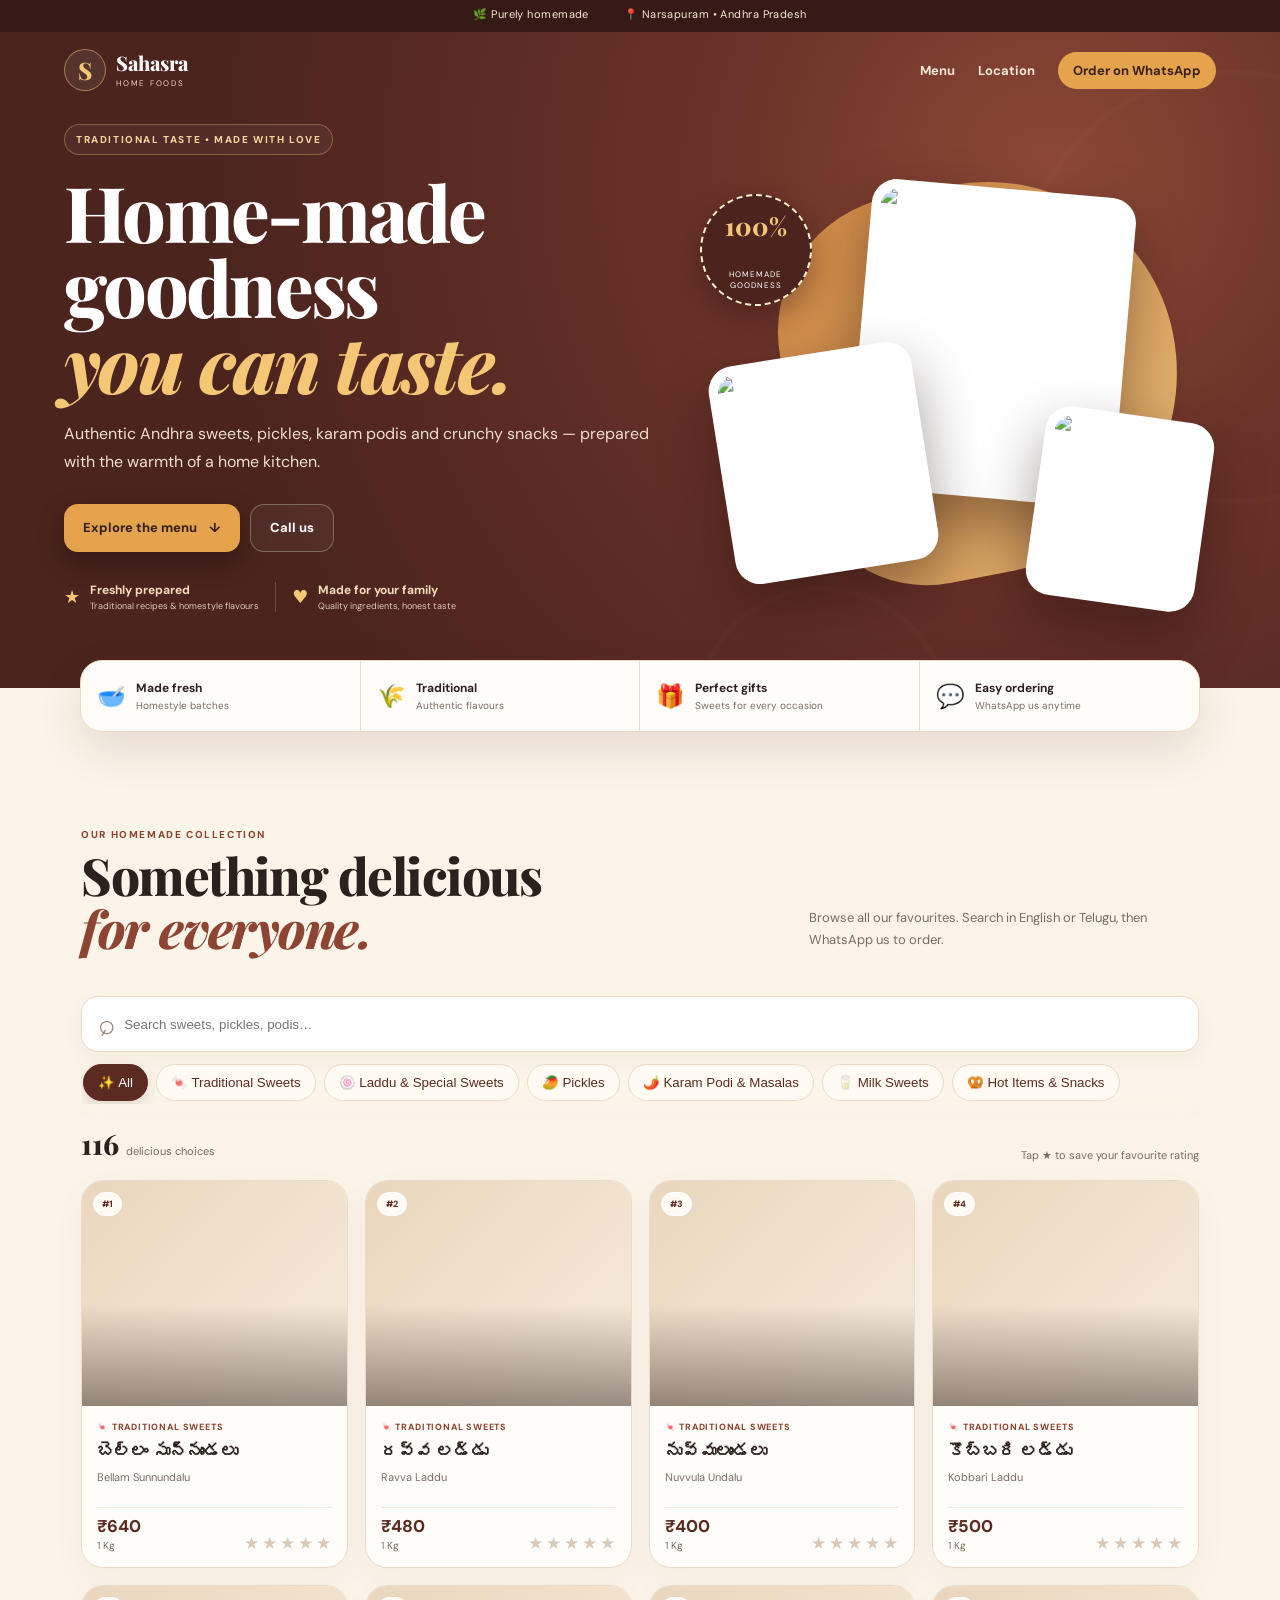
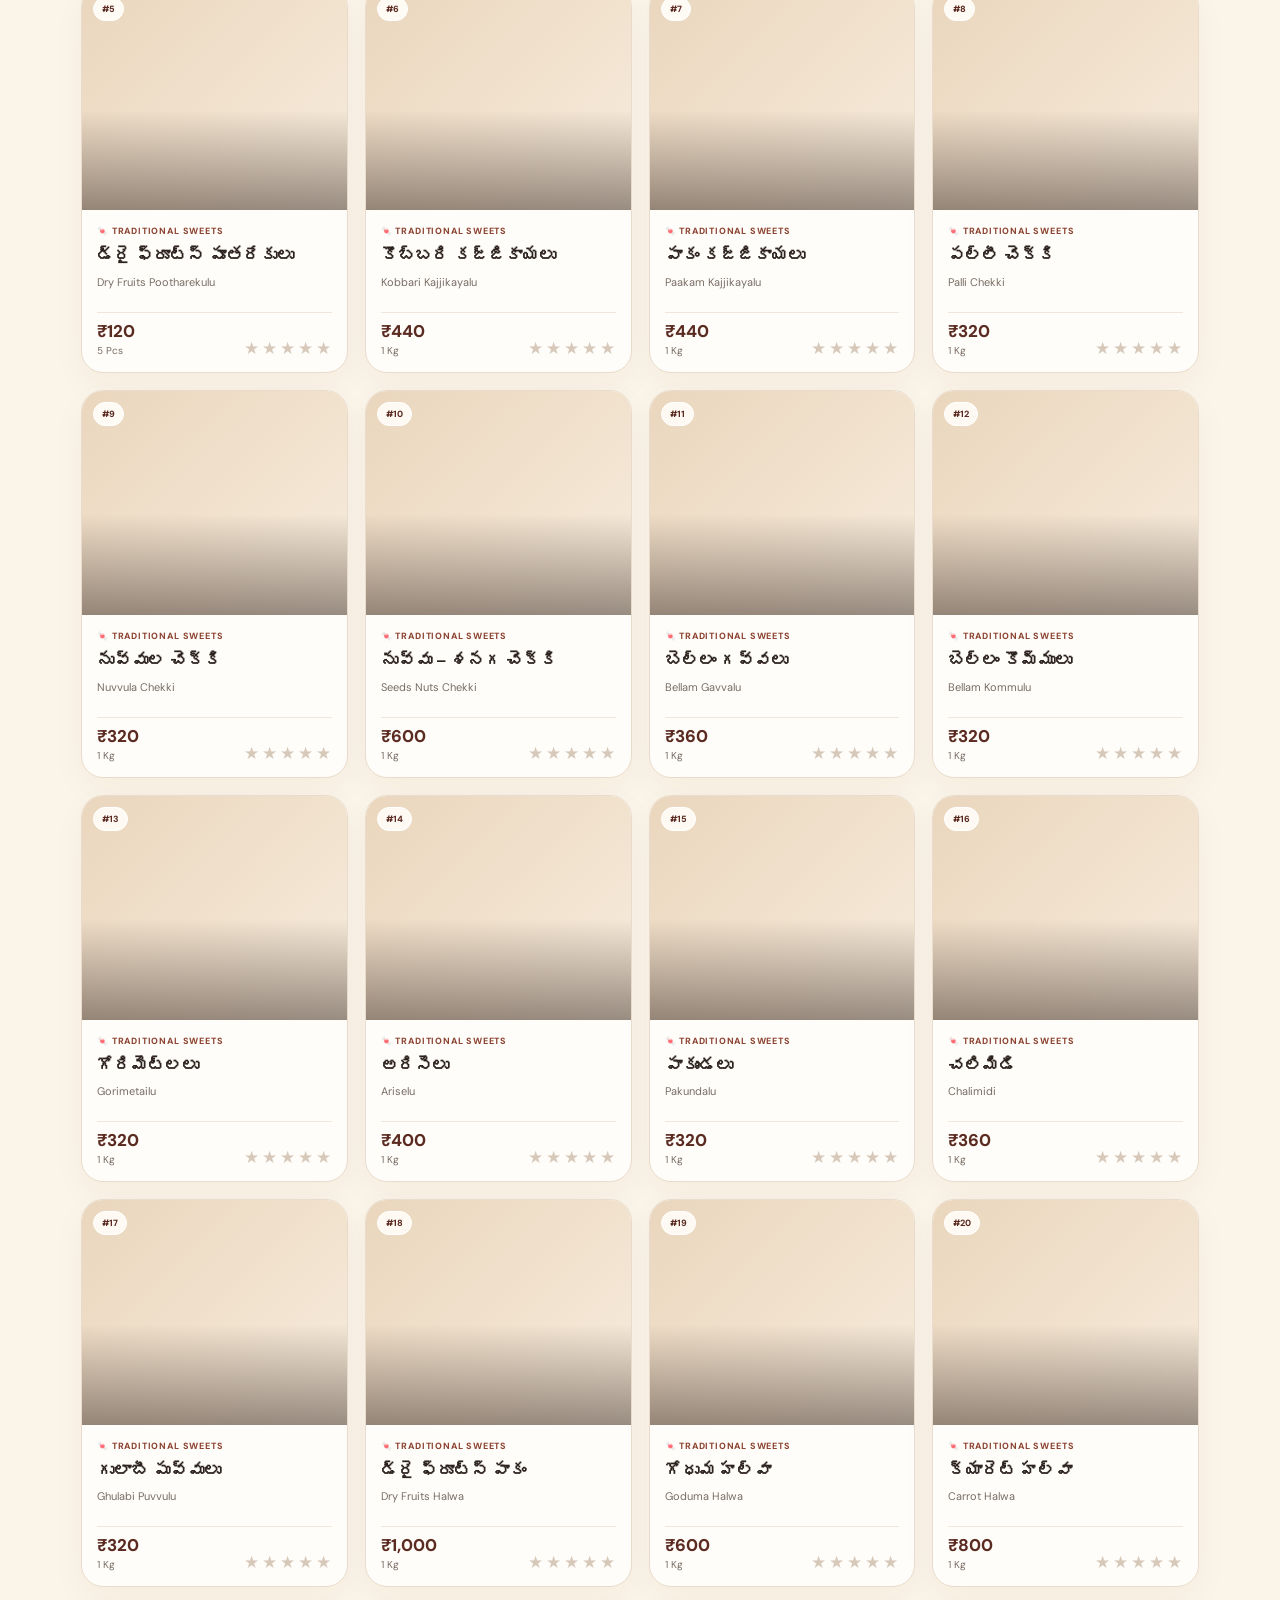
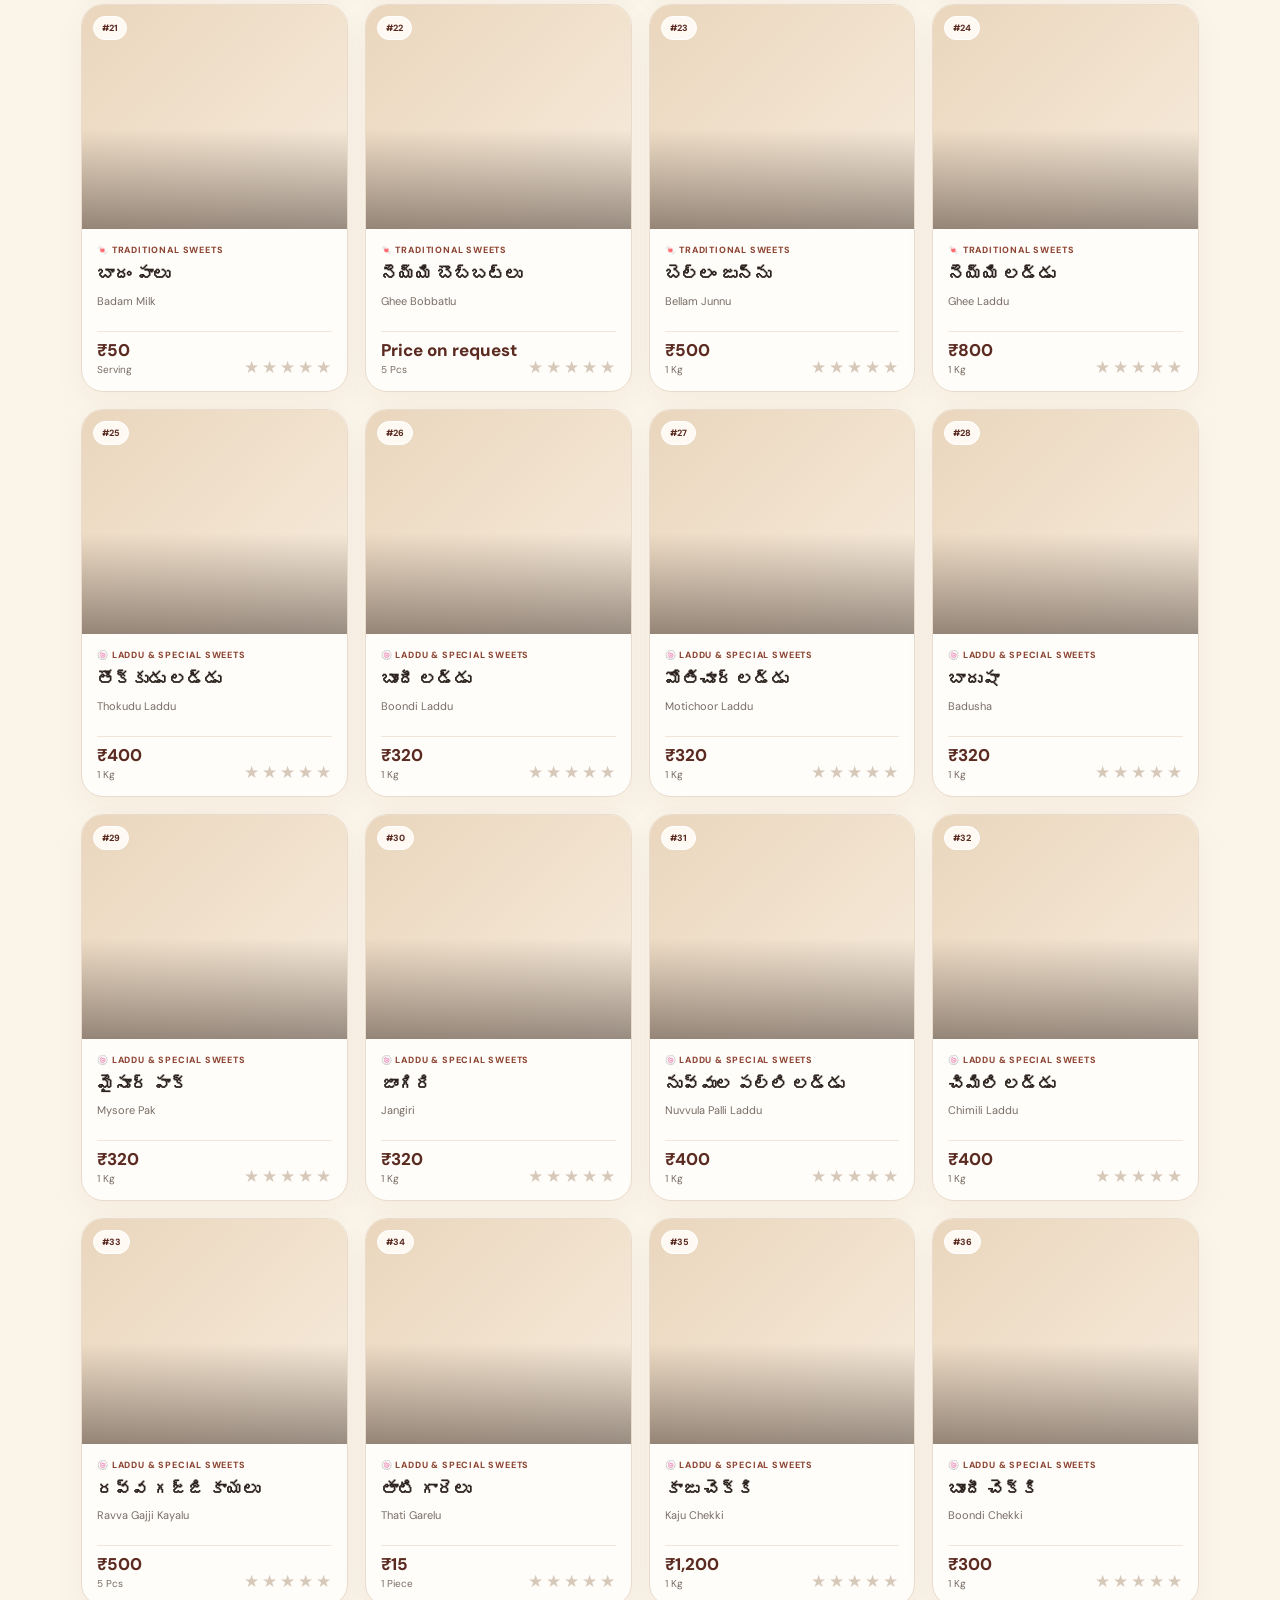
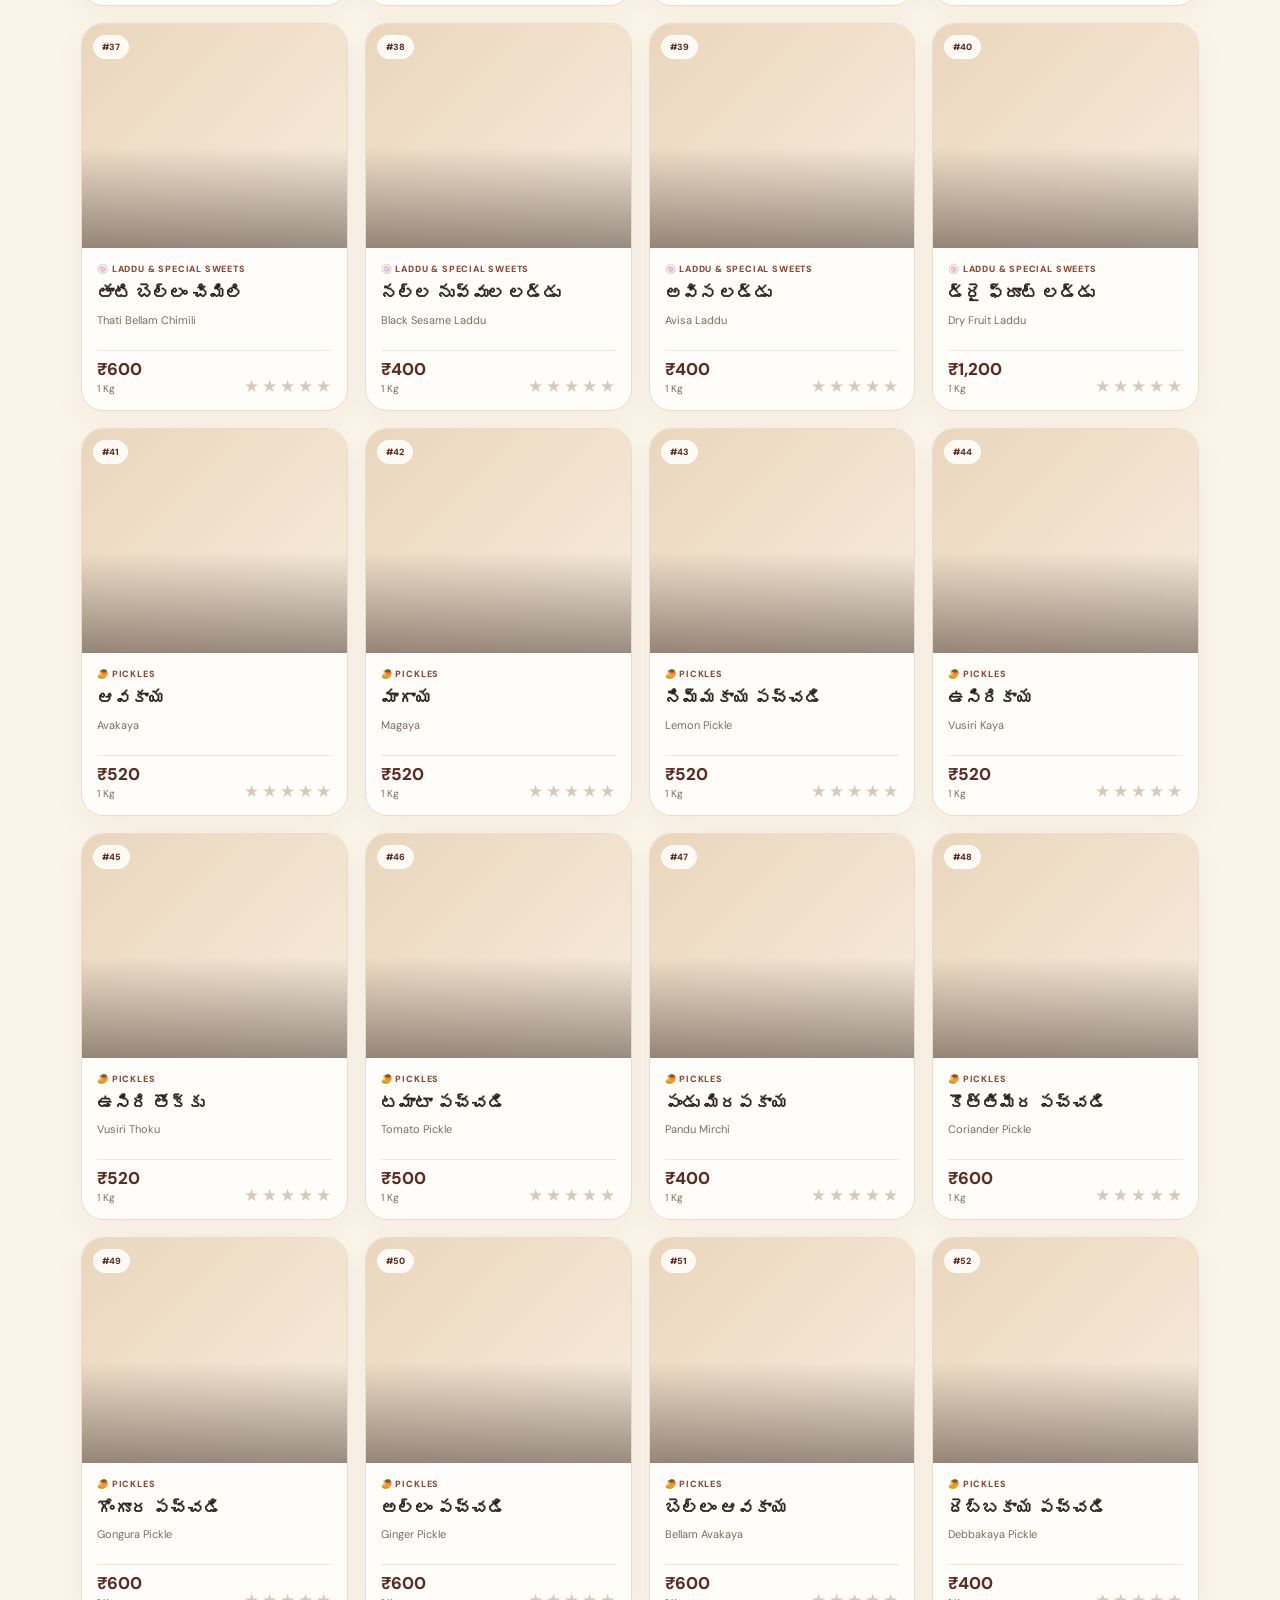
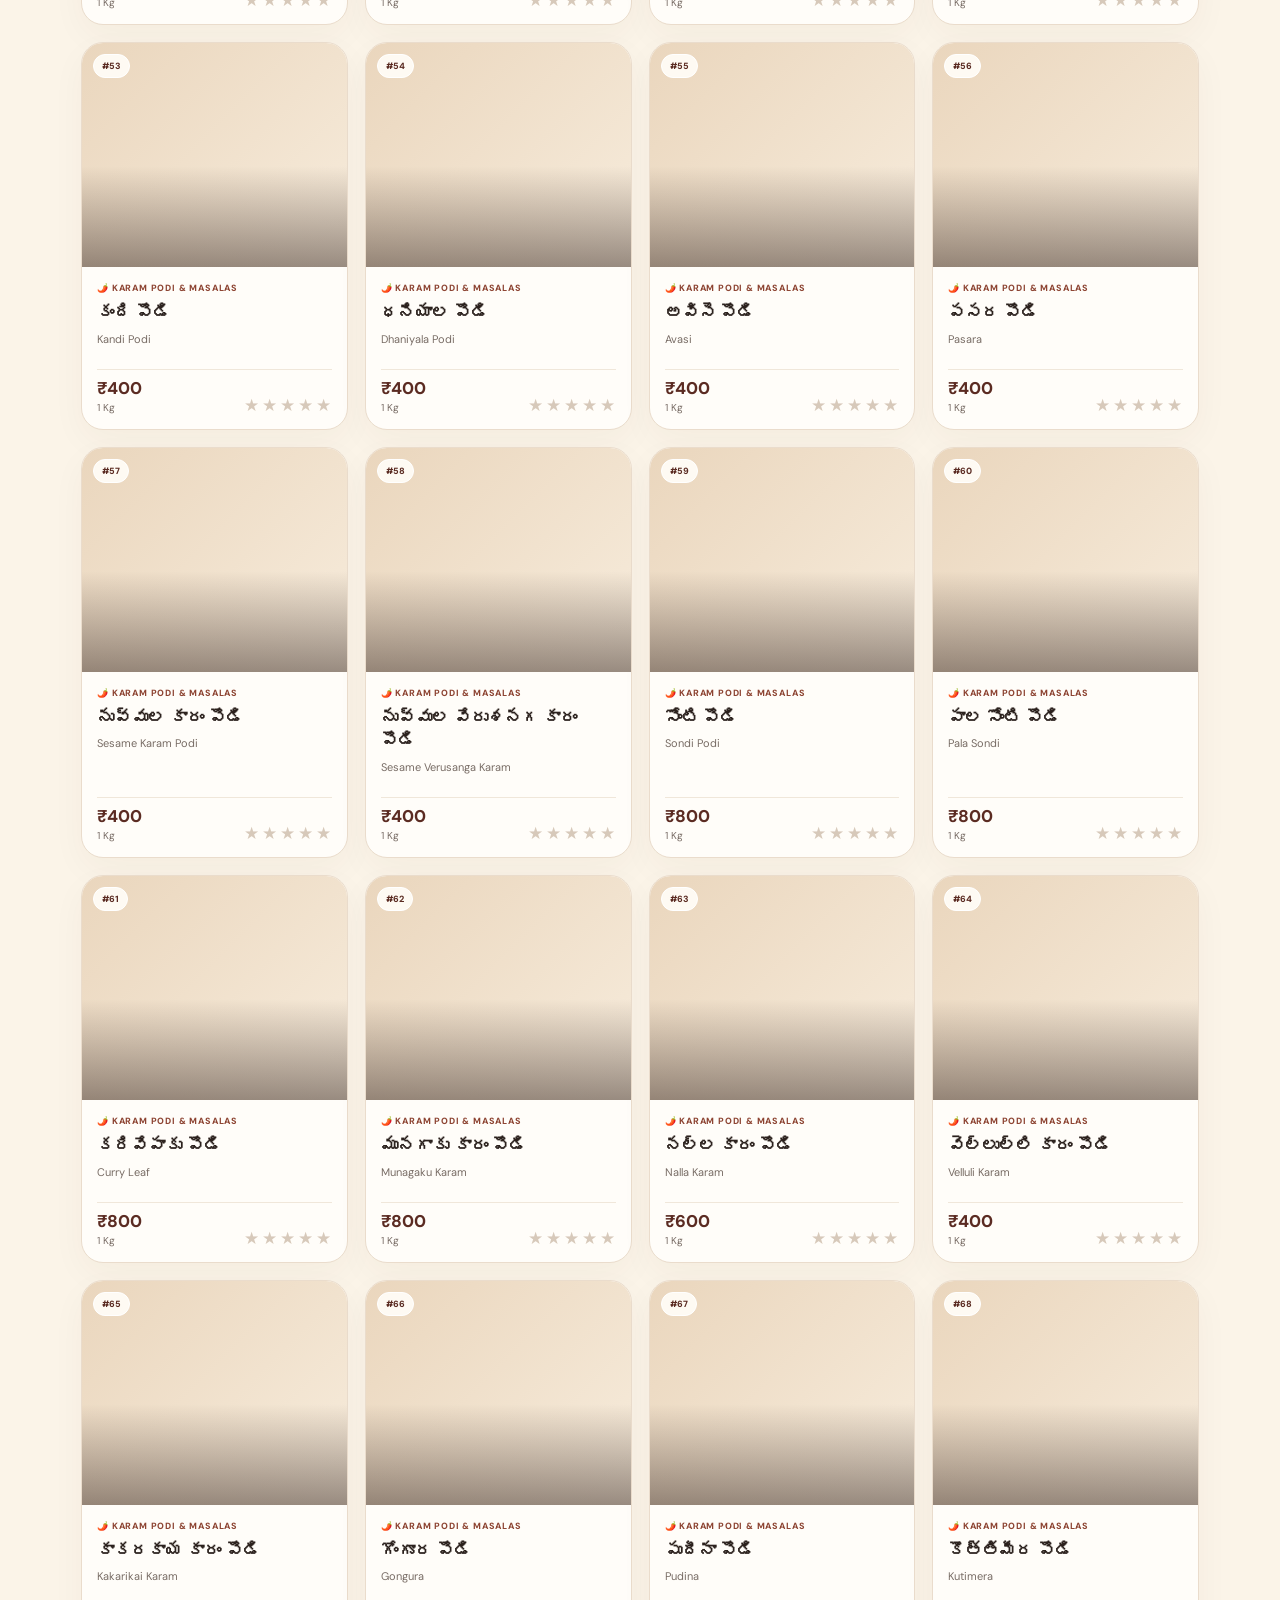
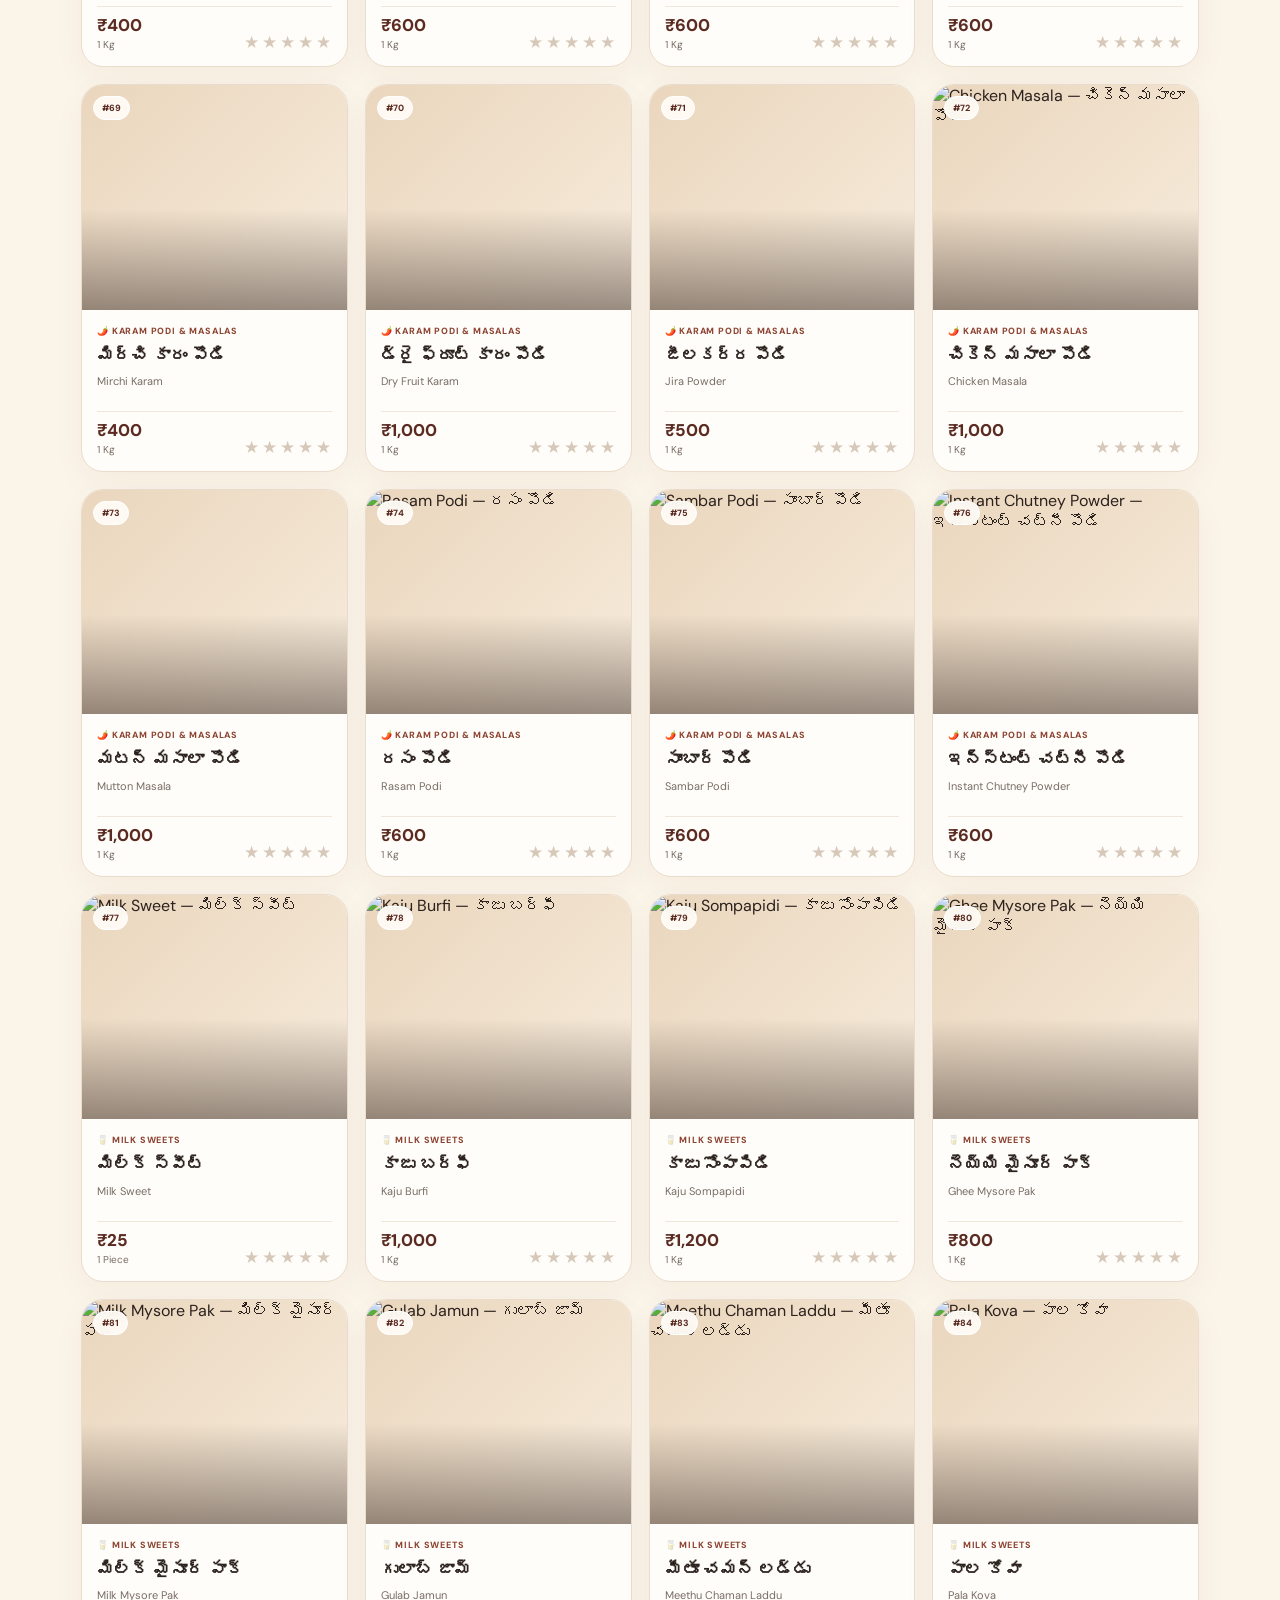
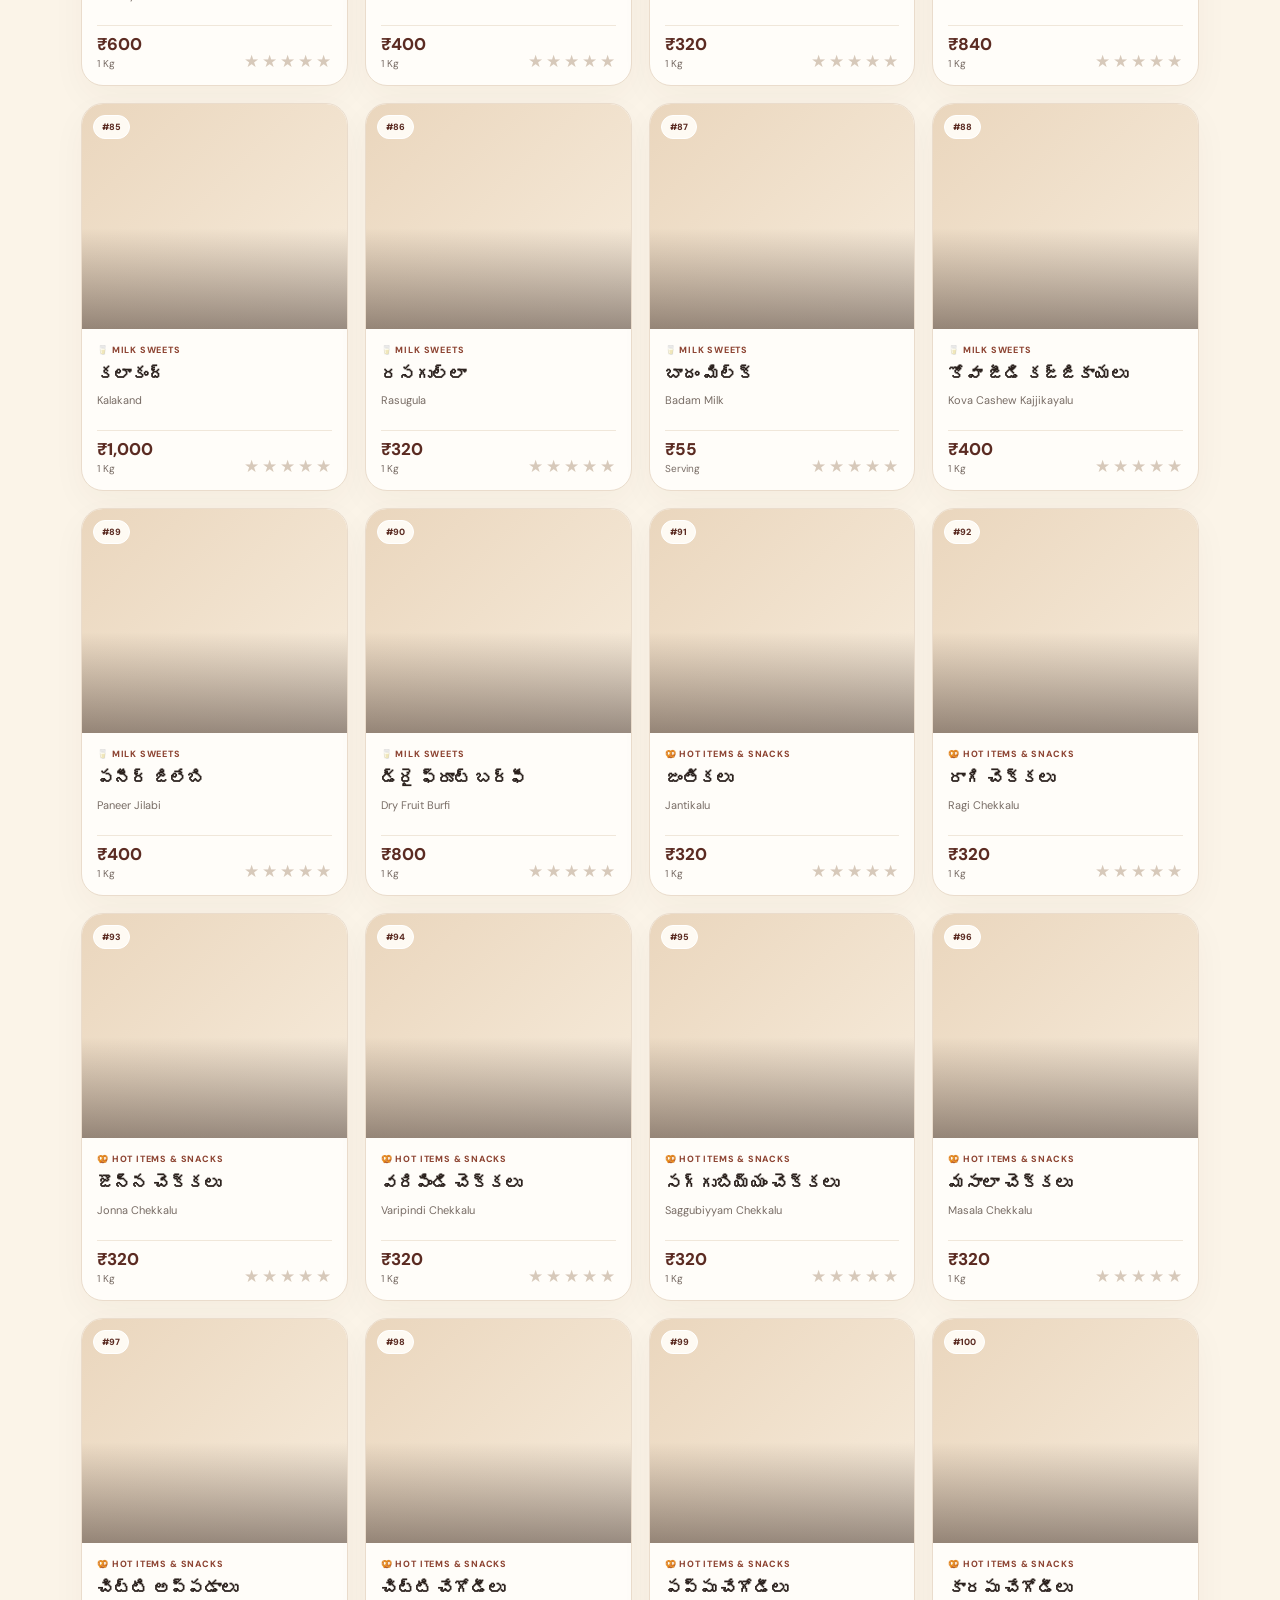
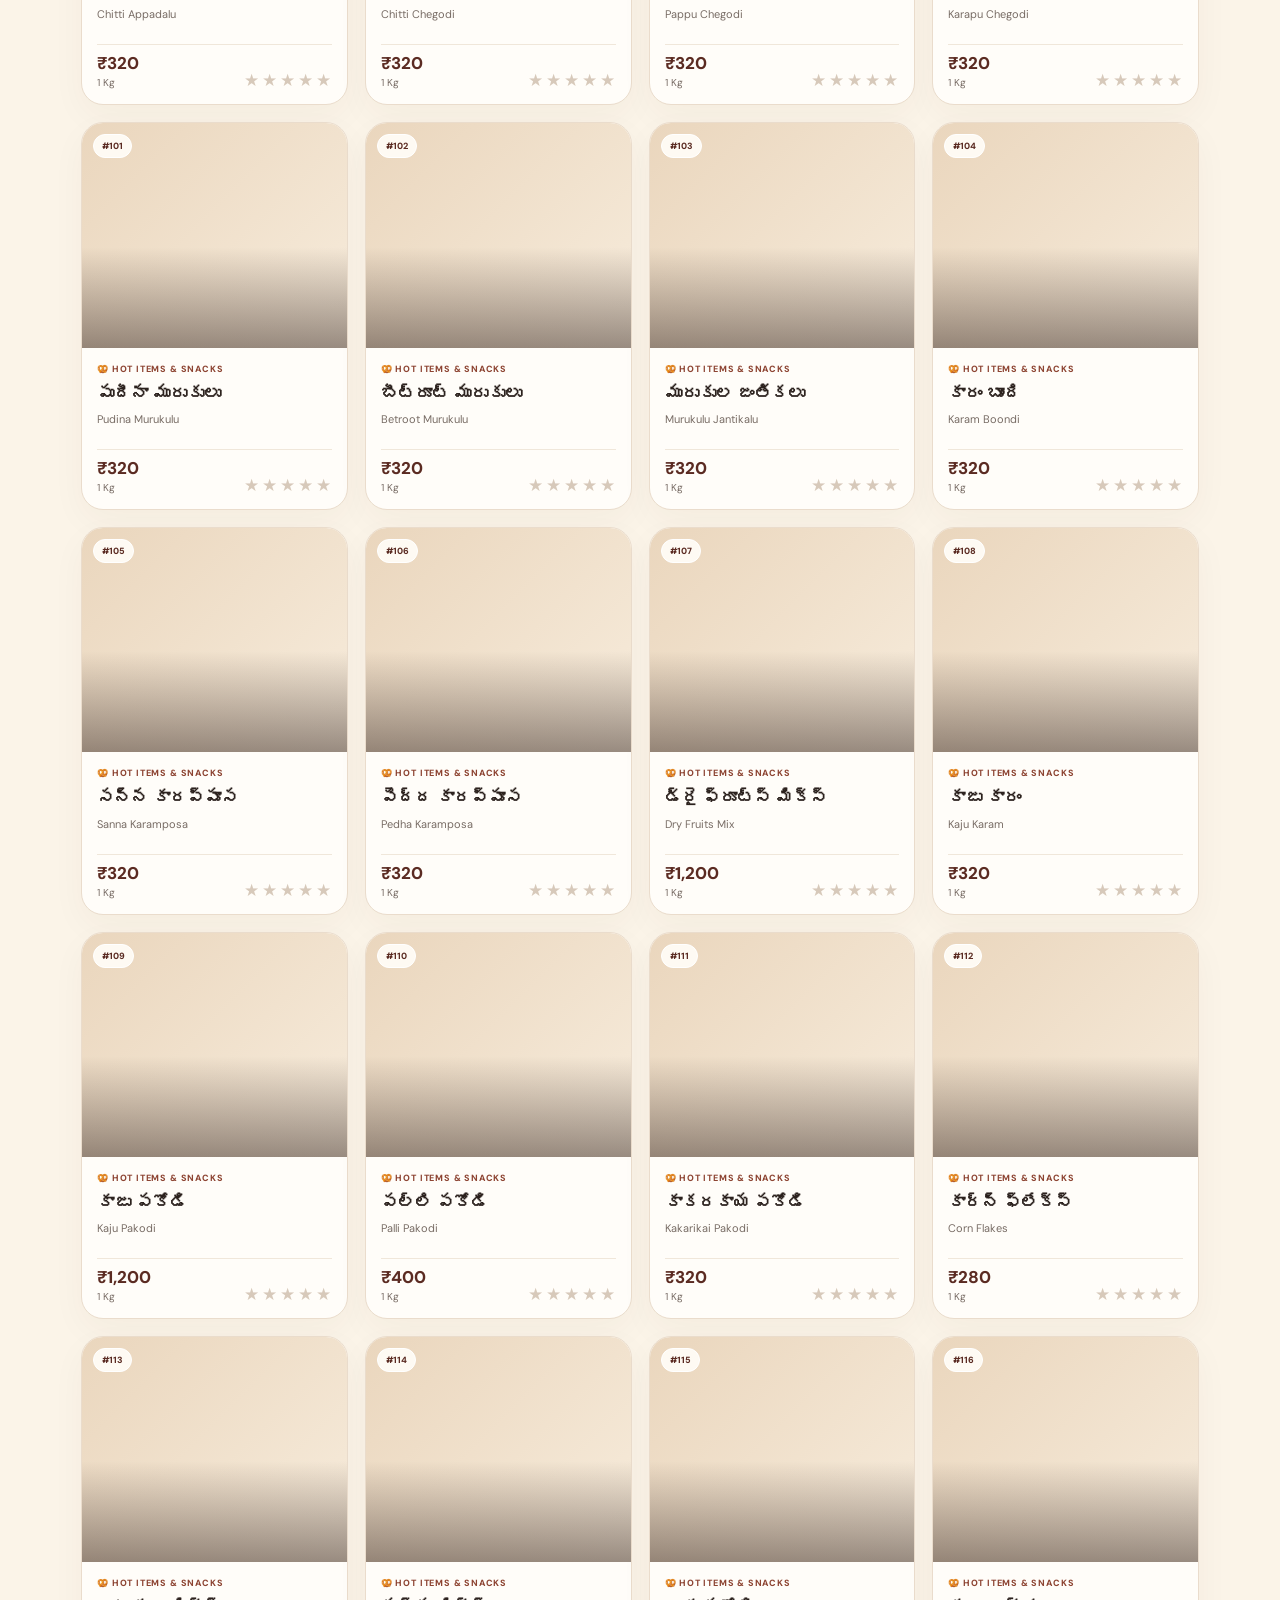
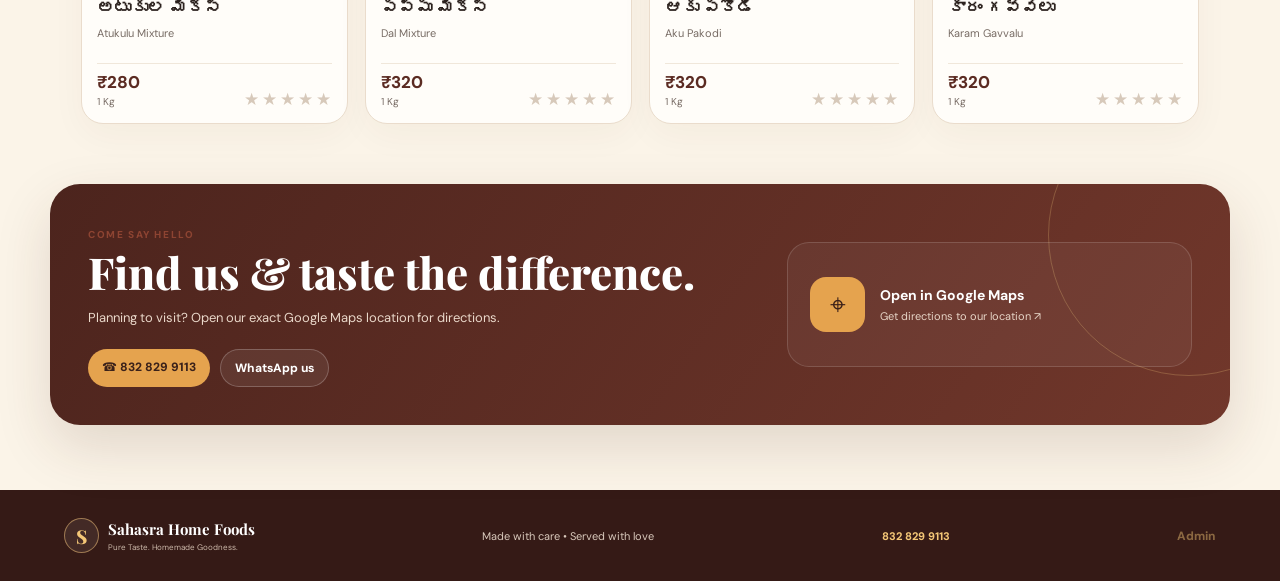
==== index.html @ 109e61b4 "Initial commit - Sahasra Home Foods website" ====
<!doctype html>
<html lang="en">
<head>
<meta charset="utf-8">
<meta name="viewport" content="width=device-width,initial-scale=1,viewport-fit=cover">
<meta name="theme-color" content="#6b2f25">
<meta name="description" content="Sahasra Home Foods — traditional homemade Andhra sweets, pickles, podis and snacks.">
<title>Sahasra Home Foods — Pure Taste. Homemade Goodness.</title>
<link rel="preconnect" href="https://fonts.googleapis.com">
<link rel="preconnect" href="https://fonts.gstatic.com" crossorigin>
<link href="https://fonts.googleapis.com/css2?family=DM+Sans:wght@400;500;600;700;800&family=Playfair+Display:wght@600;700;800&display=swap" rel="stylesheet">
<link rel="stylesheet" href="style.css">
</head>
<body>
<div class="topbar"><div>🌿 Purely homemade</div><div>📍 Narsapuram • Andhra Pradesh</div></div>
<header class="hero">
  <div class="hero-orb orb1"></div><div class="hero-orb orb2"></div>
  <nav class="nav"><a class="brand" href="#top" aria-label="Sahasra Home Foods home"><span class="brand-icon">S</span><span><b>Sahasra</b><small>HOME FOODS</small></span></a><div class="nav-links"><a href="#menu-section">Menu</a><a href="#visit">Location</a><a class="nav-order" href="https://wa.me/918328299113?text=Hi%20Sahasra%20Home%20Foods%2C%20I%20would%20like%20to%20place%20an%20order." target="_blank" rel="noopener">Order on WhatsApp</a></div></nav>
  <div class="hero-grid" id="top">
    <div class="hero-copy">
      <div class="pill">TRADITIONAL TASTE • MADE WITH LOVE</div>
      <h1>Home-made goodness<br><em>you can taste.</em></h1>
      <p>Authentic Andhra sweets, pickles, karam podis and crunchy snacks — prepared with the warmth of a home kitchen.</p>
      <div class="hero-cta"><a class="btn gold" href="#menu-section">Explore the menu <span>↓</span></a><a class="btn light" href="tel:+918328299113">Call us</a></div>
      <div class="trust"><span>★</span><div><b>Freshly prepared</b><small>Traditional recipes & homestyle flavours</small></div><i></i><span>♥</span><div><b>Made for your family</b><small>Quality ingredients, honest taste</small></div></div>
    </div>
    <div class="hero-showcase" aria-hidden="true">
      <div class="blob"></div><div class="hero-card card-a"><img src="https://loremflickr.com/700/700/indian,sweets?lock=401" alt="Traditional Indian sweets"></div>
      <div class="hero-card card-b"><img src="https://loremflickr.com/700/700/pickle,indian?lock=402" alt="Homemade pickle"></div>
      <div class="hero-card card-c"><img src="https://loremflickr.com/700/700/indian,snacks?lock=403" alt="Indian snacks"></div>
      <div class="stamp"><strong>100%</strong><span>HOMEMADE<br>GOODNESS</span></div>
    </div>
  </div>
</header>

<main>
<section class="intro-strip"><div><span class="mini-icon">🥣</span><b>Made fresh</b><small>Homestyle batches</small></div><div><span class="mini-icon">🌾</span><b>Traditional</b><small>Authentic flavours</small></div><div><span class="mini-icon">🎁</span><b>Perfect gifts</b><small>Sweets for every occasion</small></div><div><span class="mini-icon">💬</span><b>Easy ordering</b><small>WhatsApp us anytime</small></div></section>

<section id="menu-section" class="menu-section">
  <div class="section-heading"><div><span class="eyebrow">OUR HOMEMADE COLLECTION</span><h2>Something delicious<br><em>for everyone.</em></h2></div><p>Browse all our favourites. Search in English or Telugu, then WhatsApp us to order.</p></div>
  <div class="toolbar">
    <div class="search-wrap"><span>⌕</span><input id="search" type="search" placeholder="Search sweets, pickles, podis…" autocomplete="off"><button id="clearSearch" class="clear-search" aria-label="Clear search">×</button></div>
    <div id="chips" class="chips" role="tablist" aria-label="Food categories"></div>
  </div>
  <div class="summary"><div><strong id="count">116</strong><span>delicious choices</span></div><div class="hint">Tap ★ to save your favourite rating</div></div>
  <section id="menu" class="grid" aria-live="polite"></section>
  <div id="empty" class="empty hidden"><div>🍽️</div><h3>We couldn't find that</h3><p>Try another name or choose a category above.</p></div>
</section>

<section id="visit" class="visit">
  <div class="visit-copy"><span class="eyebrow">COME SAY HELLO</span><h2>Find us & taste the difference.</h2><p>Planning to visit? Open our exact Google Maps location for directions.</p><div class="contact-row"><a href="tel:+918328299113">☎ 832 829 9113</a><a href="https://wa.me/918328299113?text=Hi%20Sahasra%20Home%20Foods" target="_blank" rel="noopener">WhatsApp us</a></div></div>
  <a class="map-card" href="https://www.google.com/maps/place/suryasankar+oil+and+general+store/@16.439328,81.7063568,19.44z/data=!4m6!3m5!1s0x3a37d9c228e8daf9:0xd82b4fa970523e35!8m2!3d16.4391514!4d81.7071421!16s%2Fg%2F11f5bxnt91" target="_blank" rel="noopener"><div class="map-pattern">⌖</div><div><b>Open in Google Maps</b><span>Get directions to our location ↗</span></div></a>
</section>
</main>
<footer><div class="footer-brand"><span class="brand-icon">S</span><div><b>Sahasra Home Foods</b><small>Pure Taste. Homemade Goodness.</small></div></div><div>Made with care • Served with love</div><a href="tel:+918328299113">832 829 9113</a><a href="admin.html" style="opacity:.45;font-size:12px">Admin</a></footer>
<script src="data.js"></script><script src="app.js"></script>
</body></n</html>
---- style.css ----
:root{--brown:#5b2b22;--brown-deep:#351a16;--rust:#8d4432;--gold:#e5a34e;--gold2:#f4c777;--cream:#fbf4e8;--paper:#fffdf9;--ink:#2b211d;--muted:#786c65;--line:#eadccc;--green:#3f5a43;--shadow:0 18px 45px rgba(65,37,25,.11)}*{box-sizing:border-box}html{scroll-behavior:smooth}body{margin:0;background:var(--cream);color:var(--ink);font-family:"DM Sans",system-ui,sans-serif;overflow-x:hidden}.topbar{min-height:32px;padding:7px max(18px,5vw);background:var(--brown-deep);color:#f8e9d6;display:flex;justify-content:center;gap:35px;font-size:11px;letter-spacing:.04em}.hero{position:relative;overflow:hidden;background:radial-gradient(circle at 82% 22%,#8c4936 0,#6b3329 27%,#4b241e 72%);color:#fff;padding:0 max(18px,5vw) 60px}.hero-orb{position:absolute;border-radius:50%;filter:blur(2px);opacity:.14;border:1px solid #f8d89e}.orb1{width:430px;height:430px;right:-170px;top:40px}.orb2{width:250px;height:250px;right:26%;bottom:-150px}.nav{height:76px;max-width:1220px;margin:auto;display:flex;align-items:center;justify-content:space-between;position:relative;z-index:2}.brand{display:flex;align-items:center;gap:10px;color:#fff;text-decoration:none}.brand-icon{width:42px;height:42px;border:1px solid #f1c27b88;background:#ffffff12;border-radius:50%;display:grid;place-items:center;font:800 24px "Playfair Display";color:var(--gold2)}.brand b{display:block;font:800 20px "Playfair Display";line-height:1}.brand small{display:block;font-size:8px;letter-spacing:.22em;margin-top:5px;color:#eed7ba}.nav-links{display:flex;align-items:center;gap:23px}.nav-links a{color:#f7e8d7;text-decoration:none;font-size:13px;font-weight:700}.nav-order{background:var(--gold);color:#3b2019!important;padding:10px 15px;border-radius:999px}.hero-grid{max-width:1220px;margin:auto;display:grid;grid-template-columns:1.05fr .95fr;gap:20px;align-items:center;min-height:520px;position:relative;z-index:1}.pill,.eyebrow{display:inline-block;font-size:10px;letter-spacing:.16em;font-weight:800}.pill{padding:8px 11px;border:1px solid #f0c57f55;border-radius:999px;color:#f6d49e;background:#ffffff0b}.hero h1{font:800 clamp(43px,6vw,78px)/.98 "Playfair Display",serif;margin:19px 0 20px;letter-spacing:-.035em}.hero h1 em,.section-heading em{font-style:italic;color:var(--gold2)}.hero-copy>p{max-width:600px;font-size:16px;line-height:1.75;color:#f2dfce;margin:0}.hero-cta{display:flex;gap:10px;margin-top:28px;flex-wrap:wrap}.btn{display:inline-flex;align-items:center;justify-content:center;gap:12px;min-height:48px;padding:12px 19px;border-radius:14px;text-decoration:none;font-weight:800;font-size:13px;transition:.25s ease}.btn:hover{transform:translateY(-2px)}.btn.gold{background:var(--gold);color:#382019;box-shadow:0 10px 25px #160b0870}.btn.light{color:#fff;border:1px solid #ffffff45;background:#ffffff0b}.trust{display:flex;align-items:center;gap:10px;margin-top:30px;color:#f8ddba}.trust>span{font-size:18px;color:var(--gold2)}.trust b,.trust small{display:block}.trust b{font-size:12px}.trust small{font-size:9px;color:#dfc8b6;margin-top:2px}.trust i{width:1px;height:30px;background:#ffffff30;margin:0 6px}.hero-showcase{height:520px;position:relative}.blob{position:absolute;width:390px;height:390px;border-radius:42% 58% 62% 38%;background:linear-gradient(135deg,#d98e45,#f1c57d);right:7%;top:75px;transform:rotate(-11deg);opacity:.9}.hero-card{position:absolute;background:#fff;padding:9px;border-radius:25px;box-shadow:0 25px 55px #1c0b0860}.hero-card img{display:block;width:100%;height:100%;object-fit:cover;border-radius:18px}.card-a{width:265px;height:310px;right:17%;top:80px;transform:rotate(5deg);z-index:2}.card-b{width:205px;height:220px;left:8%;top:245px;transform:rotate(-9deg);z-index:3}.card-c{width:170px;height:190px;right:2%;bottom:24px;transform:rotate(8deg);z-index:4}.stamp{position:absolute;left:4%;top:86px;width:112px;height:112px;border:2px dashed #fff4d0;border-radius:50%;background:#4d241d;display:grid;place-items:center;text-align:center;z-index:5;box-shadow:0 12px 30px #2b120e66}.stamp strong{font:800 25px "Playfair Display";color:var(--gold2);display:block}.stamp span{font-size:8px;line-height:1.35;letter-spacing:.12em}.intro-strip{max-width:1120px;margin:-28px auto 0;position:relative;z-index:10;background:var(--paper);border:1px solid #eadbc8;border-radius:22px;box-shadow:var(--shadow);display:grid;grid-template-columns:repeat(4,1fr);overflow:hidden}.intro-strip>div{padding:19px 16px;display:grid;grid-template-columns:auto 1fr;column-gap:10px;align-items:center;border-right:1px solid var(--line)}.intro-strip>div:last-child{border-right:0}.mini-icon{grid-row:span 2;font-size:23px}.intro-strip b{font-size:12px}.intro-strip small{font-size:10px;color:var(--muted);margin-top:3px}.menu-section{max-width:1220px;margin:auto;padding:90px max(18px,4vw) 60px}.section-heading{display:flex;justify-content:space-between;gap:30px;align-items:end;margin-bottom:30px}.eyebrow{color:var(--rust);margin-bottom:8px}.section-heading h2{font:800 clamp(34px,4vw,54px)/1.03 "Playfair Display";margin:0;letter-spacing:-.03em}.section-heading em{color:var(--rust)}.section-heading>p{max-width:390px;color:var(--muted);font-size:13px;line-height:1.7;margin:0 0 3px}.toolbar{position:sticky;top:0;z-index:20;padding:12px 0 14px;background:linear-gradient(var(--cream) 75%,transparent);backdrop-filter:blur(10px)}.search-wrap{height:56px;background:#fff;border:1px solid var(--line);border-radius:17px;display:flex;align-items:center;padding:0 15px;box-shadow:0 8px 22px #4c2a1c0b}.search-wrap>span{font-size:29px;color:#917e73;transform:rotate(-15deg);margin-right:8px}.search-wrap input{border:0;outline:0;width:100%;font:600 14px inherit;background:transparent;color:var(--ink);min-width:0}.clear-search{border:0;background:#f5eadb;width:30px;height:30px;border-radius:50%;font-size:20px;color:#7b6c62;cursor:pointer;display:none}.chips{display:flex;gap:8px;overflow-x:auto;padding:12px 2px 3px;scrollbar-width:none}.chips::-webkit-scrollbar{display:none}.chip{white-space:nowrap;border:1px solid var(--line);background:#fffaf2;color:var(--brown);border-radius:999px;padding:10px 14px;font:800 11px inherit;cursor:pointer;transition:.2s}.chip:hover{border-color:#cfae83}.chip.active{background:var(--brown);border-color:var(--brown);color:#fff;box-shadow:0 6px 14px #5b2b2225}.summary{display:flex;justify-content:space-between;align-items:end;gap:15px;margin:7px 0 18px}.summary>div:first-child{display:flex;align-items:baseline;gap:7px}.summary strong{font:800 28px "Playfair Display"}.summary span,.hint{font-size:11px;color:var(--muted)}.grid{display:grid;grid-template-columns:repeat(4,minmax(0,1fr));gap:17px}.card{min-width:0;background:var(--paper);border:1px solid var(--line);border-radius:22px;overflow:hidden;box-shadow:0 12px 35px #4b2a1c0a;display:flex;flex-direction:column;transition:transform .25s ease,box-shadow .25s ease,border-color .25s ease}.card:hover{transform:translateY(-5px);box-shadow:0 20px 42px #4b2a1c18;border-color:#dec4a5}.photo-wrap{position:relative;aspect-ratio:1.18;overflow:hidden;background:linear-gradient(135deg,#ead6bd,#f7ecdc)}.photo{width:100%;height:100%;object-fit:cover;display:block;transition:transform .45s ease}.card:hover .photo{transform:scale(1.045)}.photo-shade{position:absolute;inset:auto 0 0;height:45%;background:linear-gradient(transparent,#20100b70);pointer-events:none}.number{position:absolute;left:11px;top:11px;background:#fffdf8e8;color:var(--brown);border:1px solid #fff;border-radius:999px;padding:5px 8px;font-size:9px;font-weight:800;backdrop-filter:blur(4px)}.card-body{padding:15px;display:flex;flex-direction:column;gap:7px;min-width:0;flex:1}.tag{font-size:9px;font-weight:800;text-transform:uppercase;letter-spacing:.09em;color:var(--rust);min-height:12px}.name-te{font-family:"Noto Sans Telugu","Nirmala UI",sans-serif;font-size:17px;font-weight:800;line-height:1.38;overflow-wrap:anywhere}.name-en{font-size:11px;color:var(--muted);line-height:1.35;min-height:30px;overflow-wrap:anywhere}.bottom{margin-top:auto;display:flex;justify-content:space-between;gap:8px;align-items:end;padding-top:7px;border-top:1px solid #f0e7da}.price{font-weight:800;color:var(--brown);font-size:17px}.unit{font-size:10px;color:var(--muted);margin-top:2px}.rating{display:flex;align-items:center;gap:1px}.star{border:0;background:none;padding:0 1px;cursor:pointer;font-size:17px;line-height:1;color:#d7c9ba}.star.on{color:#dc922f}.empty{text-align:center;padding:65px 10px;color:var(--muted)}.empty div{font-size:42px}.empty h3{font:800 25px "Playfair Display";color:var(--brown);margin:10px 0 5px}.hidden{display:none!important}.visit{max-width:1180px;margin:0 auto 65px;padding:38px;display:grid;grid-template-columns:1.25fr .75fr;gap:25px;align-items:center;border-radius:30px;background:linear-gradient(125deg,#4c241d,#71372b);color:#fff;box-shadow:0 22px 55px #4c261c25;position:relative;overflow:hidden}.visit:after{content:"";position:absolute;width:280px;height:280px;border:1px solid #eac27a44;border-radius:50%;right:-100px;top:-90px}.visit h2{font:800 clamp(30px,4vw,44px)/1.05 "Playfair Display";margin:0 0 10px}.visit p{color:#ead8ca;font-size:13px;line-height:1.6;max-width:550px}.contact-row{display:flex;gap:10px;flex-wrap:wrap;margin-top:20px}.contact-row a{color:#3a211a;background:var(--gold);padding:10px 14px;border-radius:999px;text-decoration:none;font-size:12px;font-weight:800}.contact-row a+ a{background:#ffffff12;color:#fff;border:1px solid #ffffff38}.map-card{position:relative;z-index:2;text-decoration:none;color:#fff;background:#ffffff0c;border:1px solid #ffffff25;border-radius:22px;padding:22px;display:flex;gap:15px;align-items:center;min-height:125px;transition:.2s}.map-card:hover{background:#ffffff15;transform:translateY(-2px)}.map-pattern{width:55px;height:55px;border-radius:16px;display:grid;place-items:center;background:var(--gold);color:#3b2019;font-size:28px}.map-card b,.map-card span{display:block}.map-card b{font-size:14px}.map-card span{font-size:11px;color:#e7d5c7;margin-top:5px}footer{padding:28px max(18px,5vw);background:var(--brown-deep);color:#d9c9bc;display:flex;align-items:center;justify-content:space-between;gap:20px;flex-wrap:wrap;font-size:11px}footer a{color:var(--gold2);text-decoration:none;font-weight:800}.footer-brand{display:flex;align-items:center;gap:9px;color:#fff}.footer-brand .brand-icon{width:35px;height:35px;font-size:19px}.footer-brand b,.footer-brand small{display:block}.footer-brand b{font:700 15px "Playfair Display"}.footer-brand small{font-size:8px;color:#cdb9aa;margin-top:3px}@media(max-width:1050px){.grid{grid-template-columns:repeat(3,minmax(0,1fr))}.hero-grid{grid-template-columns:1fr .9fr}.card-a{right:8%}}@media(max-width:800px){.topbar{justify-content:space-between;gap:10px}.nav-links a:not(.nav-order){display:none}.nav-order{font-size:11px!important;padding:9px 12px}.hero-grid{grid-template-columns:1fr;min-height:0;padding-top:35px}.hero-copy{max-width:680px}.hero-showcase{height:400px;margin-top:10px}.blob{width:300px;height:300px;right:13%;top:40px}.card-a{width:205px;height:250px;right:18%;top:30px}.card-b{width:155px;height:175px;left:8%;top:180px}.card-c{width:135px;height:150px;right:4%;bottom:5px}.stamp{width:92px;height:92px;left:7%;top:55px}.stamp strong{font-size:21px}.intro-strip{margin:0 14px;border-radius:18px;grid-template-columns:repeat(2,1fr)}.intro-strip>div:nth-child(2){border-right:0}.intro-strip>div:nth-child(-n+2){border-bottom:1px solid var(--line)}.menu-section{padding-top:65px}.section-heading{display:block}.section-heading>p{margin-top:15px}.grid{grid-template-columns:repeat(2,minmax(0,1fr));gap:12px}.visit{margin:0 14px 45px;padding:28px;grid-template-columns:1fr}.map-card{min-height:105px}}@media(max-width:520px){.topbar{font-size:9px}.topbar div:last-child{display:none}.nav{height:67px}.brand b{font-size:18px}.hero{padding-bottom:35px}.hero h1{font-size:43px}.hero-copy>p{font-size:14px;line-height:1.65}.hero-cta{margin-top:22px}.hero-cta .btn{flex:1}.trust{gap:7px}.trust i{margin:0 1px}.trust small{font-size:8px}.hero-showcase{height:330px}.blob{width:255px;height:255px;right:8%;top:25px}.card-a{width:175px;height:210px;right:14%;top:25px}.card-b{width:130px;height:150px;left:5%;top:155px}.card-c{width:112px;height:125px;right:0;bottom:0}.stamp{width:78px;height:78px;left:5%;top:40px}.stamp strong{font-size:18px}.stamp span{font-size:6px}.intro-strip>div{padding:15px 11px}.intro-strip b{font-size:10px}.intro-strip small{font-size:8px}.menu-section{padding:52px 12px 45px}.section-heading h2{font-size:37px}.summary .hint{display:none}.grid{grid-template-columns:1fr 1fr;gap:9px}.card{border-radius:16px}.card-body{padding:11px}.name-te{font-size:14px}.name-en{font-size:10px;min-height:27px}.price{font-size:14px}.unit{font-size:9px}.star{font-size:15px}.number{left:7px;top:7px;padding:4px 6px}.visit{border-radius:22px;padding:23px}.visit h2{font-size:32px}footer{justify-content:center;text-align:center}}@media(max-width:355px){.grid{grid-template-columns:1fr}.hero h1{font-size:39px}.hero-cta{flex-direction:column}.hero-cta .btn{width:100%}}
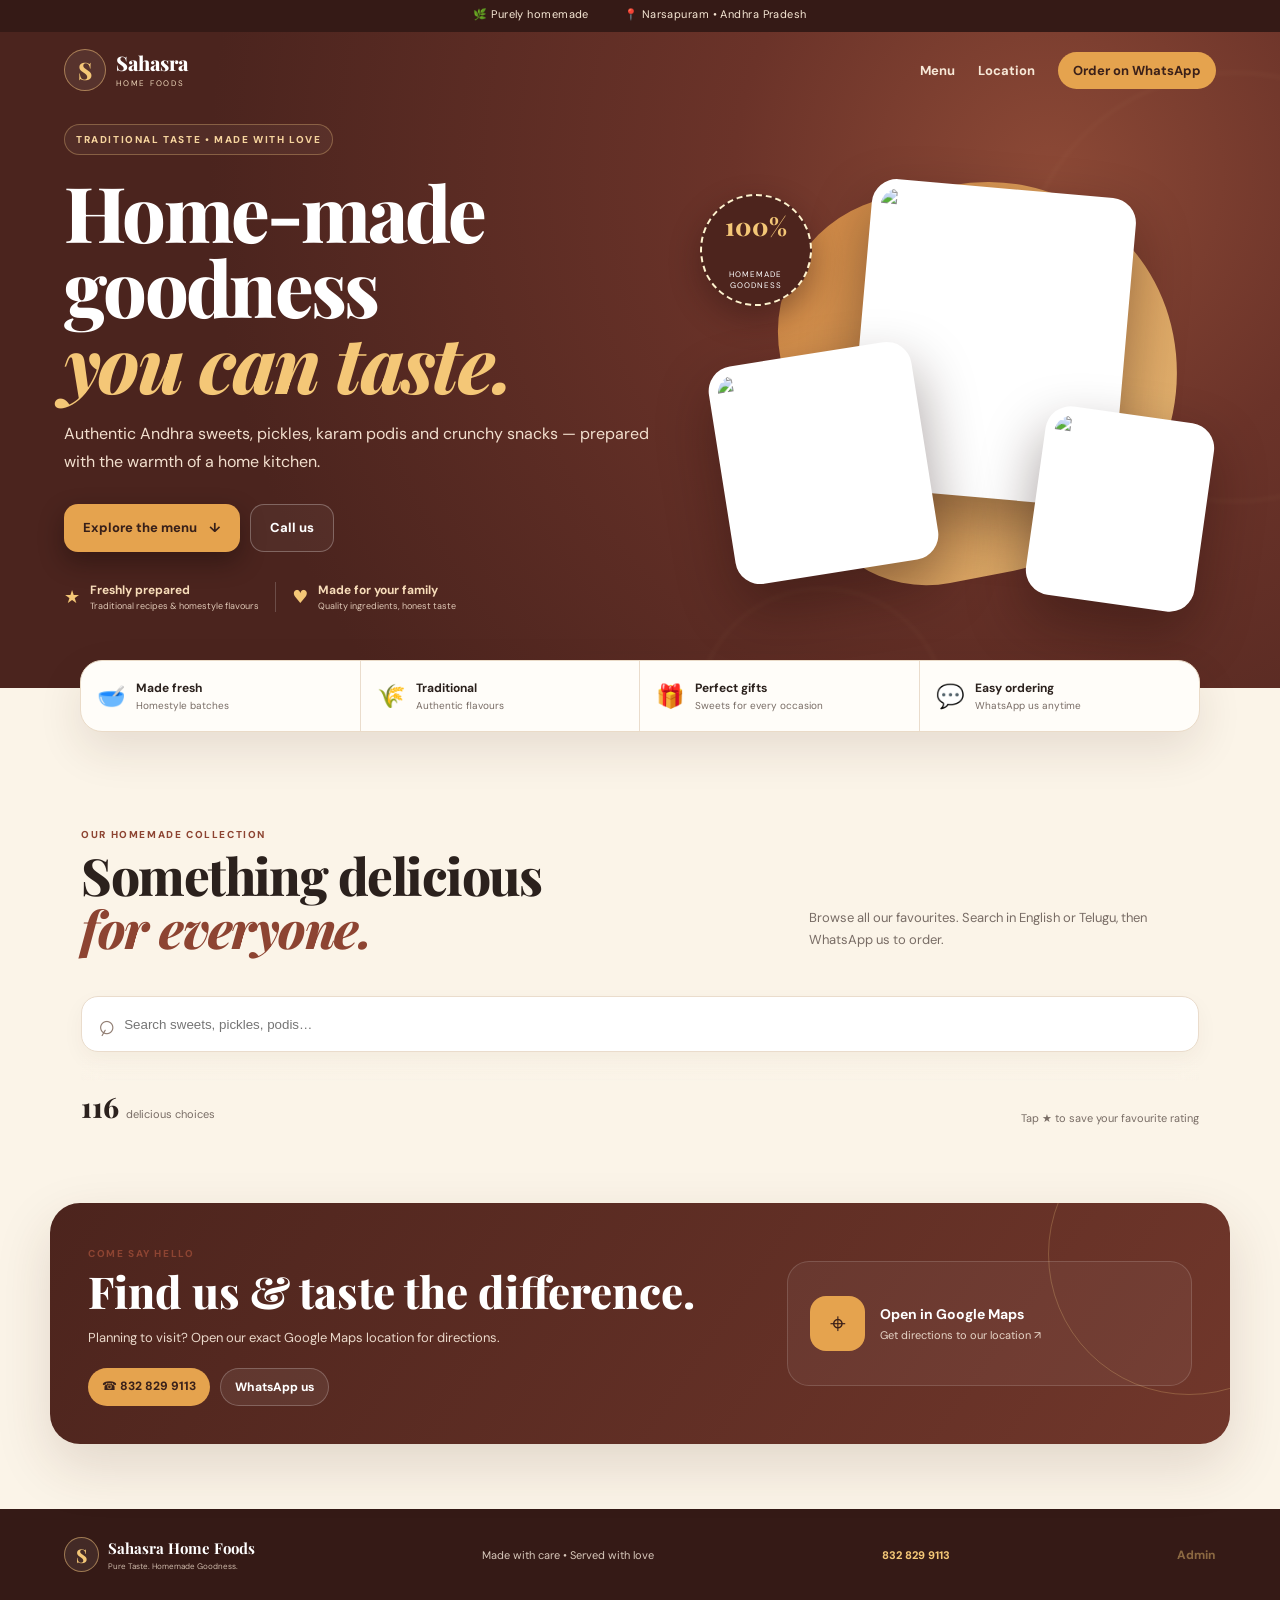
==== commit 7fb3ce80: "Add Supabase product image upload" ====
--- a/index.html
+++ b/index.html
@@ -53,5 +53,6 @@
 </section>
 </main>
 <footer><div class="footer-brand"><span class="brand-icon">S</span><div><b>Sahasra Home Foods</b><small>Pure Taste. Homemade Goodness.</small></div></div><div>Made with care • Served with love</div><a href="tel:+918328299113">832 829 9113</a><a href="admin.html" style="opacity:.45;font-size:12px">Admin</a></footer>
-<script src="data.js"></script><script src="app.js"></script>
-</body></n</html>
+<script src="https://cdn.jsdelivr.net/npm/@supabase/supabase-js@2"></script>
+<script src="app.js"></script>
+</body></html>
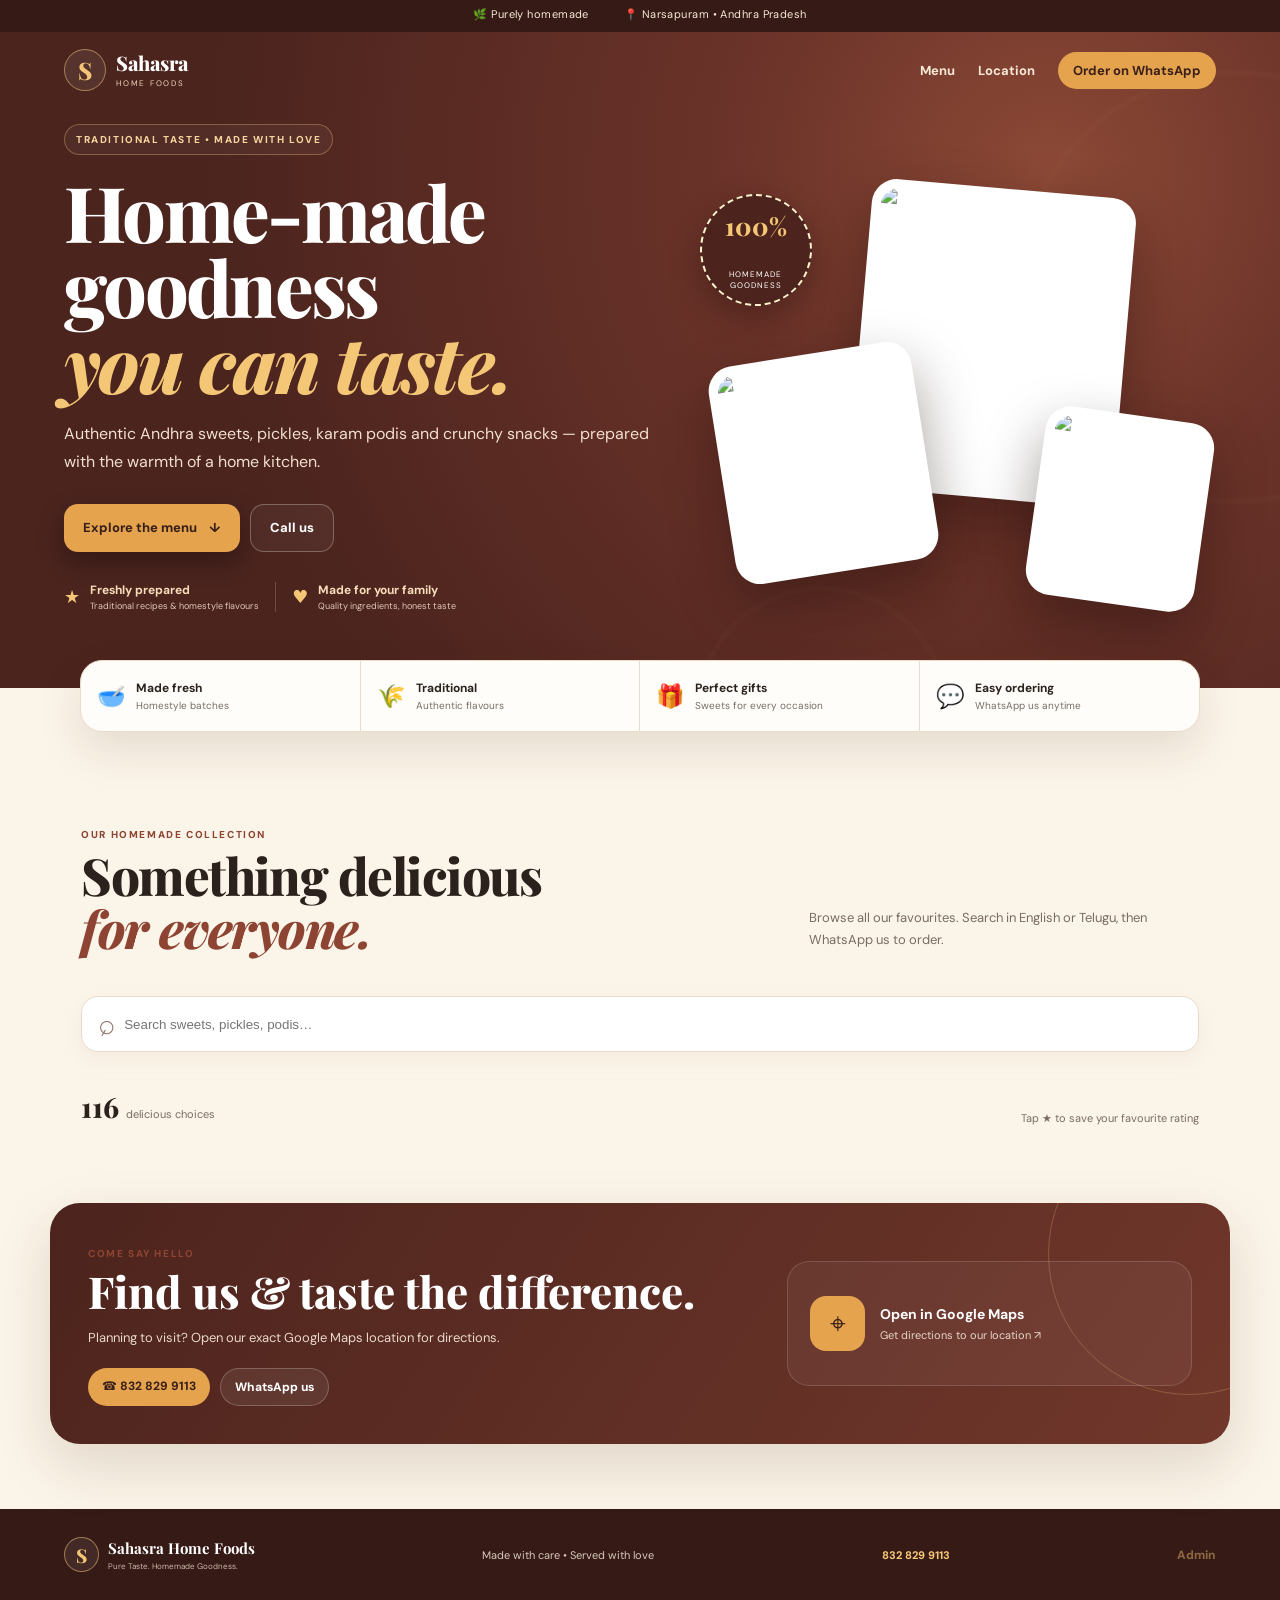
==== commit 386cf116: "Add hero food images" ====
--- a/index.html
+++ b/index.html
@@ -25,9 +25,17 @@
       <div class="trust"><span>★</span><div><b>Freshly prepared</b><small>Traditional recipes & homestyle flavours</small></div><i></i><span>♥</span><div><b>Made for your family</b><small>Quality ingredients, honest taste</small></div></div>
     </div>
     <div class="hero-showcase" aria-hidden="true">
-      <div class="blob"></div><div class="hero-card card-a"><img src="https://loremflickr.com/700/700/indian,sweets?lock=401" alt="Traditional Indian sweets"></div>
-      <div class="hero-card card-b"><img src="https://loremflickr.com/700/700/pickle,indian?lock=402" alt="Homemade pickle"></div>
-      <div class="hero-card card-c"><img src="https://loremflickr.com/700/700/indian,snacks?lock=403" alt="Indian snacks"></div>
+    <div class="hero-card card-a">
+  <img src="images/laddu.jpg" alt="Homemade Laddu">
+</div>
+
+<div class="hero-card card-b">
+  <img src="images/jantikalu.jpg" alt="Homemade Jantikalu">
+</div>
+
+<div class="hero-card card-c">
+  <img src="images/avakaya.jpg" alt="Homemade Avakaya Pickle">
+</div>
       <div class="stamp"><strong>100%</strong><span>HOMEMADE<br>GOODNESS</span></div>
     </div>
   </div>
